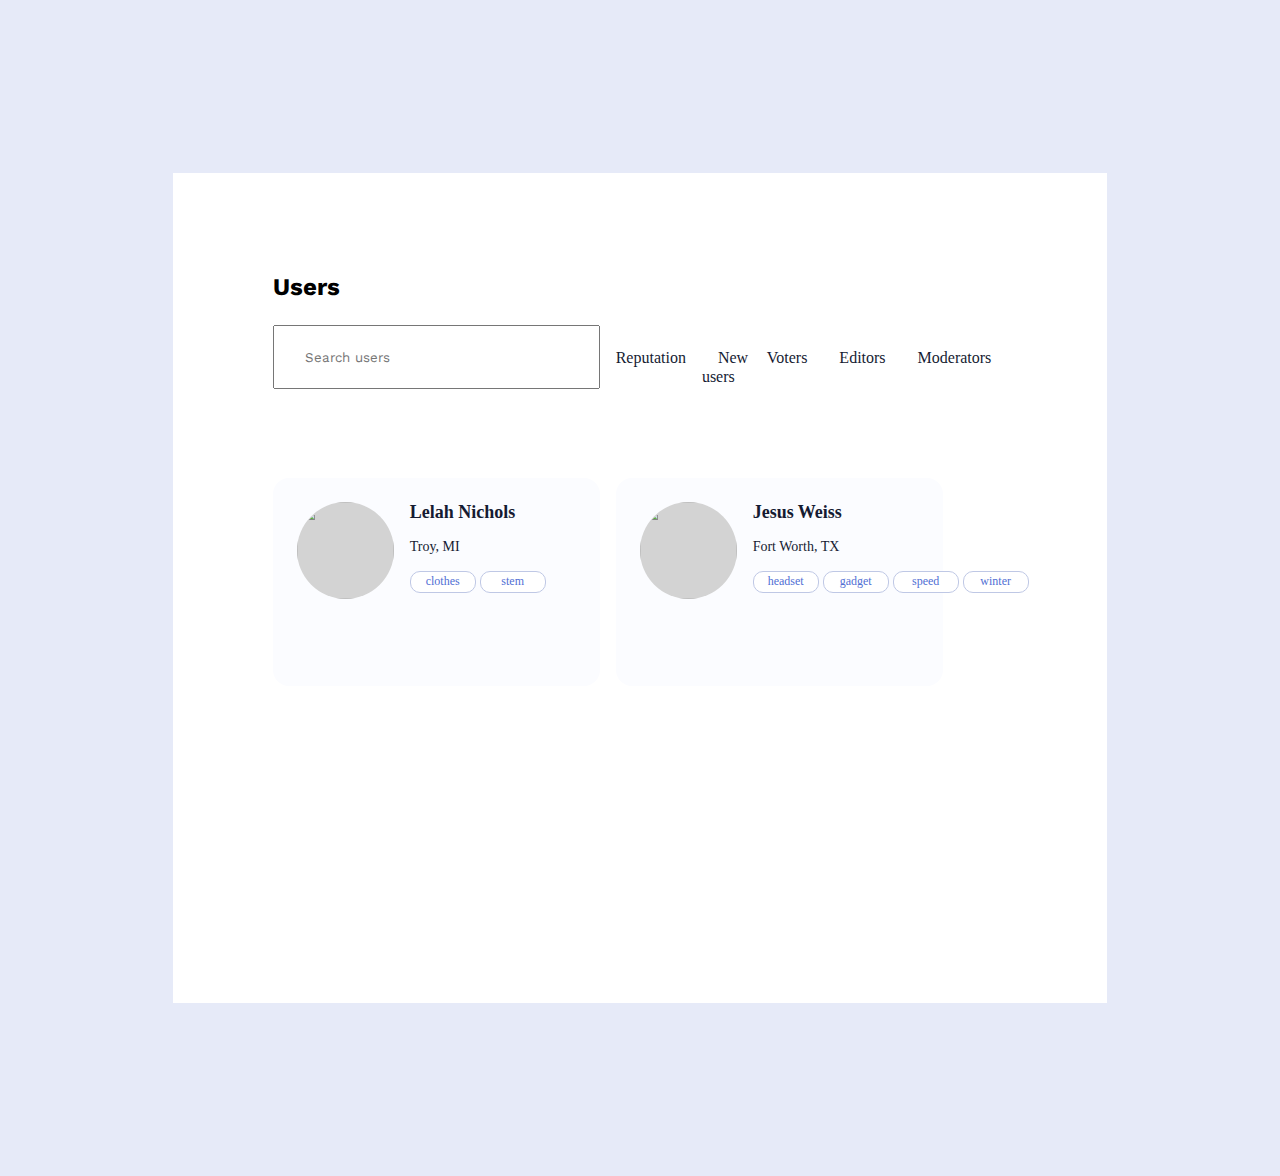
==== bai3/index.html @ ecc0bb4c "test" ====
<!DOCTYPE html>
<html lang="en">
<head>
    <meta charset="UTF-8">
    <meta name="viewport" content="width=device-width, initial-scale=1.0">
    <title>Bài 3</title>
    <link rel="stylesheet" href="./styles.css">
    <link rel="stylesheet"
    href="https://cdn.jsdelivr.net/npm/boxicons@latest/css/boxicons.min.css">
</head>
<body>
    <div class="container">
        <h3>Users</h3>
        <div class='navigation'>
            <div class="search-box">
                <input type="search" placeholder="Search users" id="search-box">
                <i class='bx bx-search'></i>
            </div>
            <div class="main-menu">
                <ul class="navbar">
                    <li><a href="#reputation">Reputation</a></li>
                    <li><a href="#newusers">New users</a></li>
                    <li><a href="#voters">Voters</a></li>
                    <li><a href="#editors">Editors</a></li>
                    <li><a href="#moderators">Moderators</a></li>
                </ul>
            </div>
        </div>

        <div class="information-users">
            <div class="user-card">
                <img src="https://s3-alpha-sig.figma.com/img/f7ff/f537/1cfe5c1bcc03b9b81c2d7b42f5828a59?Expires=1698624000&Signature=U2Gg76LwhSObELq6Zn2ZRJl0kdXotxAohWsC1kqNiKSJqDIyX7RHOYJBto-iuuPgbGZ6VJknfHI04dT~d-MFakhZLRTrzYpbLtEW07Lux3d75-zXEEfRuZM8a~SAoPx08CiOrcqpKezMNNCkodV3Ab1xVjKFOo0fttf~pYYGpiX-HPi53koVAMCmz-A6IAv056LFgSKtEH5dRX8XLnsnkRipxcUJIuS5OpycAPy6WP9lzv99Q7k5ys0rF6zr0mBMwFU-Xycqh5Q1j~ysRhBy6-bROSIyOFCIwEHV69uAd9JfsbdWuGI2~jvLc8tpv7L47ZyNd2OhlDxwG-K92iBwFQ__&Key-Pair-Id=APKAQ4GOSFWCVNEHN3O4" id="img1"/>
                <div class="information">
                    <div class="name">Lelah Nichols</div>
                    <div class="location">Troy, MI</div>
                    <ul class="favorite">
                        <li id="1">clothes</li>
                        <li id="2">stem</li>
                    </ul>
                </div>
            </div>

            <div class="user-card">
                <img src="https://s3-alpha-sig.figma.com/img/41ed/baf1/225faee70e15159236035178cca54a11?Expires=1698624000&Signature=Ep4DWGjqhy5UUN2gB2RoLfgPToBxE1oMQaKkHBn3lRlXeCW10IN2CxHFLwcliizm2q9JXrMonLSjHydE-ABrkPm3Ea5R9-WZ~hQ7IoQSsiPzPacMTFFldGw8~3CkwNoTIqmLpI2Yr7pH8Hm7HtCYfS4W1zHvWugEVVGXSMSxL2sXZPSqISsSXPTFUalFGUrEyi~zjGYKWHK3USo1~Femn2HDn7tw3zB-IzdQBYgp7FML2~1hfKZjjQXrziHJc-zvusFBalWXZepGZKxSmL~JXf99xGmkcNf3b9Cln4rB9~gjuPnl9VwMsGOQanoOk6T0YyE9vhcoeUSsv0fVJoqzUg__&Key-Pair-Id=APKAQ4GOSFWCVNEHN3O4" id="img2"/>
                <div class="information">
                    <div class="name">Jesus Weiss</div>
                    <div class="location">Fort Worth, TX</div>
                    <ul class="favorite">
                        <li id="3">headset</li>
                        <li id="4">gadget</li>
                        <li id="5">speed</li>
                        <li id="6">winter</li>
                    </ul>
                </div>
            </div>
        </div>

    </div>
</body>
</html>
---- bai3/styles.css ----
@import url('https://fonts.googleapis.com/css2?family=Roboto:wght@400;900&family=Work+Sans:wght@400;500;600;700&display=swap');

* {
    padding: 0;
    margin: 0;
    box-sizing: border-box;
    font-family: 'Roboto', sans-serif;
    font-family: 'Work Sans', sans-serif;
    list-style: none;
    text-decoration: none;
}

body {
    display: flex;
    justify-content: center;
    align-items: center;
    min-height: 100vh;
    background-color: #e6eaf8;

}

.container {
    position: relative;
    background-color: #fff;
    width: 1213px;
    height: 830px;
    margin: 173px 193px ; 
    padding: 100px;
}

.navigation {
    width: 100%;
    justify-content: space-between;
    top: 0;
    right:  0;
    z-index: 1000;
    display: flex;
    justify-content: space-between;
    align-items: center;
    margin-bottom: 70px;
}

h3 {
    font-size: 1.5rem;
}

#search-box {
    width: 327px;
    height: 64px;
    padding: 16px 30px;
    margin-top: 24px;
}

i {
    transform: translate(-2020%, 15%);
    position: relative;
}

.navbar {
    display: flex;
    margin-top: 24px;
}

.navbar a {
    color: var(--151-b-32, #151B32);
    font-family: Poppins;
    font-size: 16px;
    font-style: normal;
    font-weight: 500;
    line-height: normal;
    border: none;
    border-radius: 10px;
    transition: .15s linear;
    padding: 16px;
}

.navbar a:hover {
    color: white;
    background:#76a4e8;
}

.information-users {
    display: flex;
}

.user-card {
    display: flex;
    width: 327px;
    height: 208px;
    padding: 24px;
    align-items: flex-start;
    gap: 16px;
    border-radius: 16px;
    background: #FBFCFF;
    margin-right: 16px;
}

#img1 {
    width: 97px;
    height: 97px;
    flex-shrink: 0;
    border-radius: 97px;
    background: url(<path-to-image>), lightgray -61.055px -68.636px / 207.216% 259.021% no-repeat;  
}

.information {
    display: flex;
    flex-direction: column;
    align-items: flex-start;
    gap: 16px;
    width: 131px;
    height: 132px;
}

.name {
    color: var(--151-b-32, #151B32);
    font-family: Merriweather;
    font-size: 18px;
    font-style: normal;
    font-weight: 900;
    line-height: normal;
}

.location {
    color: var(--151-b-32, #151B32);
    font-family: Poppins;
    font-size: 14px;
    font-style: normal;
    font-weight: 500;
    line-height: normal;
}

.favorite {
    display: flex;
    flex-direction: row;
    align-items: flex-start;
    gap: 4px;
}

.favorite li {
    color: #516FD4;
    font-family: Poppins;
    font-size: 12px;
    font-style: normal;
    font-weight: 500;
    line-height: normal;
    border-radius: 10px;
    border: 1px solid var(--bfc-8-e-6, #BFC8E5);
    background: #fff;
    padding: 2px 8px;
    width: 66px;
    height: 22px;
    align-items: center;
    text-align: center;
}

#img2 {
    width: 97px;
    height: 97px;
    flex-shrink: 0;
    border-radius: 97px;
    background: url(<path-to-image>), lightgray -61.055px -68.636px / 207.216% 259.021% no-repeat;  
}
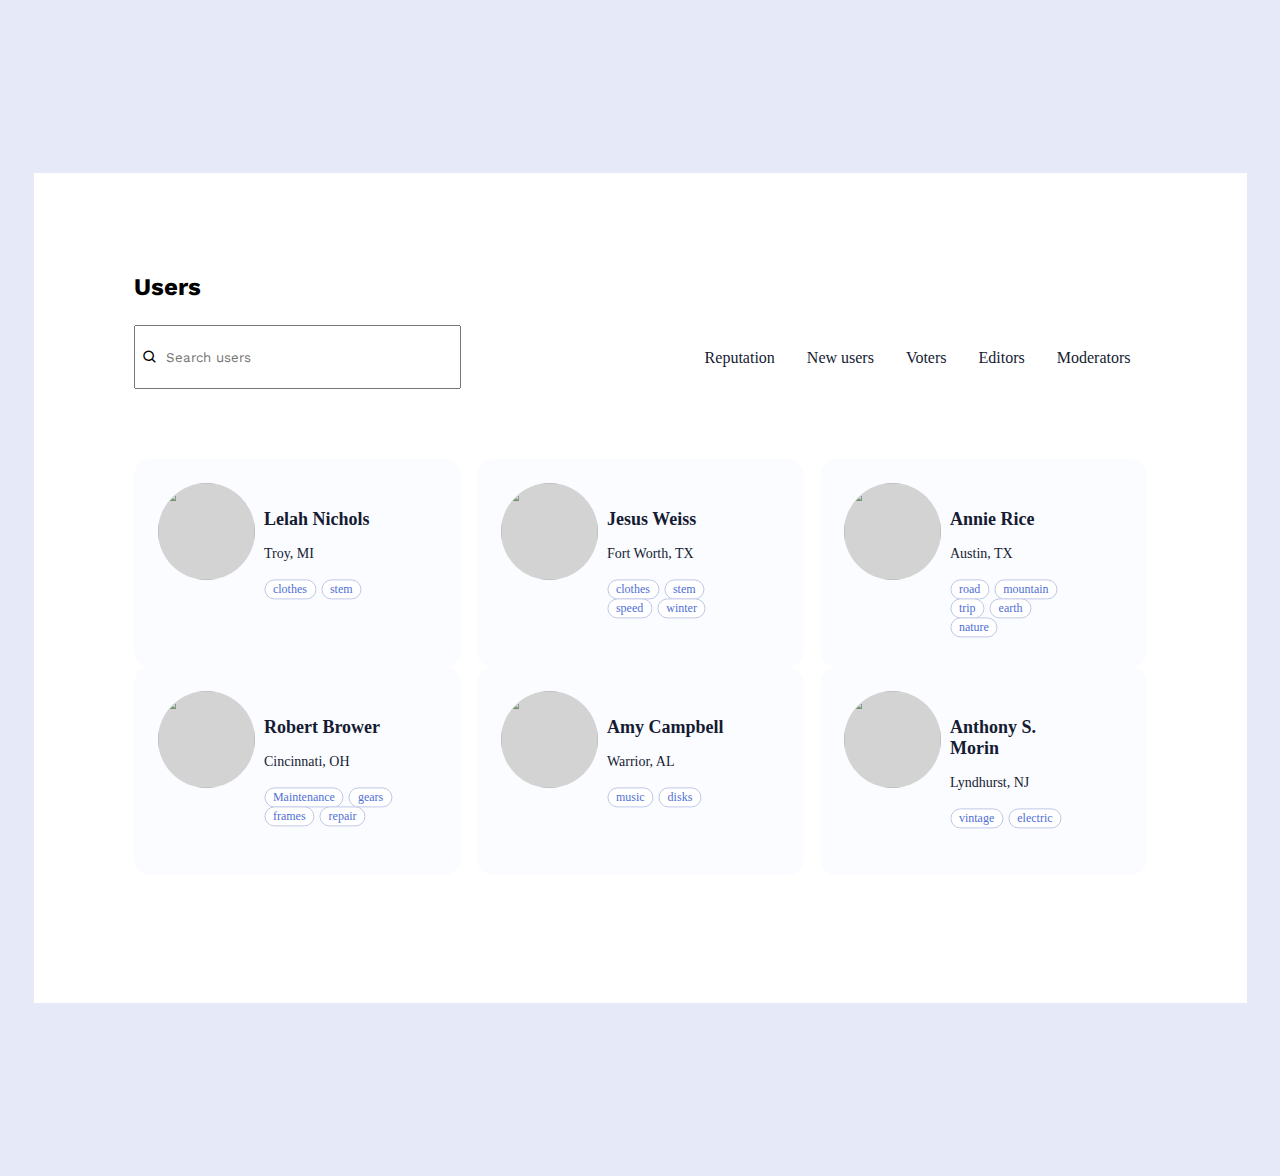
==== commit 7acf6400: "final" ====
--- a/bai3/index.html
+++ b/bai3/index.html
@@ -25,36 +25,101 @@
                     <li><a href="#moderators">Moderators</a></li>
                 </ul>
             </div>
-        </div>
+        </div>  
 
-        <div class="information-users">
+        <div class="information-user">
             <div class="user-card">
-                <img src="https://s3-alpha-sig.figma.com/img/f7ff/f537/1cfe5c1bcc03b9b81c2d7b42f5828a59?Expires=1698624000&Signature=U2Gg76LwhSObELq6Zn2ZRJl0kdXotxAohWsC1kqNiKSJqDIyX7RHOYJBto-iuuPgbGZ6VJknfHI04dT~d-MFakhZLRTrzYpbLtEW07Lux3d75-zXEEfRuZM8a~SAoPx08CiOrcqpKezMNNCkodV3Ab1xVjKFOo0fttf~pYYGpiX-HPi53koVAMCmz-A6IAv056LFgSKtEH5dRX8XLnsnkRipxcUJIuS5OpycAPy6WP9lzv99Q7k5ys0rF6zr0mBMwFU-Xycqh5Q1j~ysRhBy6-bROSIyOFCIwEHV69uAd9JfsbdWuGI2~jvLc8tpv7L47ZyNd2OhlDxwG-K92iBwFQ__&Key-Pair-Id=APKAQ4GOSFWCVNEHN3O4" id="img1"/>
-                <div class="information">
-                    <div class="name">Lelah Nichols</div>
-                    <div class="location">Troy, MI</div>
-                    <ul class="favorite">
-                        <li id="1">clothes</li>
-                        <li id="2">stem</li>
-                    </ul>
+                <div class="img">
+                    <img src="https://s3-alpha-sig.figma.com/img/f7ff/f537/1cfe5c1bcc03b9b81c2d7b42f5828a59?Expires=1698624000&Signature=U2Gg76LwhSObELq6Zn2ZRJl0kdXotxAohWsC1kqNiKSJqDIyX7RHOYJBto-iuuPgbGZ6VJknfHI04dT~d-MFakhZLRTrzYpbLtEW07Lux3d75-zXEEfRuZM8a~SAoPx08CiOrcqpKezMNNCkodV3Ab1xVjKFOo0fttf~pYYGpiX-HPi53koVAMCmz-A6IAv056LFgSKtEH5dRX8XLnsnkRipxcUJIuS5OpycAPy6WP9lzv99Q7k5ys0rF6zr0mBMwFU-Xycqh5Q1j~ysRhBy6-bROSIyOFCIwEHV69uAd9JfsbdWuGI2~jvLc8tpv7L47ZyNd2OhlDxwG-K92iBwFQ__&Key-Pair-Id=APKAQ4GOSFWCVNEHN3O4"/>
+                </div>
+                <div class="in4">
+                    <span class="name">Lelah Nichols</span>
+                    <span class="location">Troy, MI</span>
+                    <div class="favorite">
+                        <span>clothes</span>
+                        <span>stem</span>
+                    </div>
+                </div>
+            </div>  
+
+            <div class="user-card">
+                <div class="img">
+                    <img src="https://s3-alpha-sig.figma.com/img/41ed/baf1/225faee70e15159236035178cca54a11?Expires=1698624000&Signature=Ep4DWGjqhy5UUN2gB2RoLfgPToBxE1oMQaKkHBn3lRlXeCW10IN2CxHFLwcliizm2q9JXrMonLSjHydE-ABrkPm3Ea5R9-WZ~hQ7IoQSsiPzPacMTFFldGw8~3CkwNoTIqmLpI2Yr7pH8Hm7HtCYfS4W1zHvWugEVVGXSMSxL2sXZPSqISsSXPTFUalFGUrEyi~zjGYKWHK3USo1~Femn2HDn7tw3zB-IzdQBYgp7FML2~1hfKZjjQXrziHJc-zvusFBalWXZepGZKxSmL~JXf99xGmkcNf3b9Cln4rB9~gjuPnl9VwMsGOQanoOk6T0YyE9vhcoeUSsv0fVJoqzUg__&Key-Pair-Id=APKAQ4GOSFWCVNEHN3O4"/>
+                </div>
+                <div class="in4">
+                    <span class="name">Jesus Weiss</span>
+                    <span class="location">Fort Worth, TX</span>
+                    <div class="favorite">
+                        <span>clothes</span>
+                        <span>stem</span>
+                        <span>speed</span>
+                        <span>winter</span>
+                    </div>
                 </div>
             </div>
 
             <div class="user-card">
-                <img src="https://s3-alpha-sig.figma.com/img/41ed/baf1/225faee70e15159236035178cca54a11?Expires=1698624000&Signature=Ep4DWGjqhy5UUN2gB2RoLfgPToBxE1oMQaKkHBn3lRlXeCW10IN2CxHFLwcliizm2q9JXrMonLSjHydE-ABrkPm3Ea5R9-WZ~hQ7IoQSsiPzPacMTFFldGw8~3CkwNoTIqmLpI2Yr7pH8Hm7HtCYfS4W1zHvWugEVVGXSMSxL2sXZPSqISsSXPTFUalFGUrEyi~zjGYKWHK3USo1~Femn2HDn7tw3zB-IzdQBYgp7FML2~1hfKZjjQXrziHJc-zvusFBalWXZepGZKxSmL~JXf99xGmkcNf3b9Cln4rB9~gjuPnl9VwMsGOQanoOk6T0YyE9vhcoeUSsv0fVJoqzUg__&Key-Pair-Id=APKAQ4GOSFWCVNEHN3O4" id="img2"/>
-                <div class="information">
-                    <div class="name">Jesus Weiss</div>
-                    <div class="location">Fort Worth, TX</div>
-                    <ul class="favorite">
-                        <li id="3">headset</li>
-                        <li id="4">gadget</li>
-                        <li id="5">speed</li>
-                        <li id="6">winter</li>
-                    </ul>
+                <div class="img">
+                    <img src="https://s3-alpha-sig.figma.com/img/afd7/fd08/2942944e4e7e80e66c97c9b4491b1092?Expires=1698624000&Signature=ZCN4~HjQNyPaK-mo64UbCFGQcOnaUyOvkZVYrezVNmfYMlzOVFc9D6Nk0siVCwC1p4vs~23djszXoEBguKqORyJNpnc78HCFgWFIjADWHV-aWrAofXvhPbTdimBCWbkYpXNHyquIE7OZPp4AKKL2XVUU5OGUliM~6FW0xQzpP2fQwWiypdfYaB7-QmXdiou4CeGZaaK~fP77U5Qyzio55Wup0s8r~7ODLKFN55x118WzCoDmVLO3lAJtqx3pEyLgdQhStQiqgABgUN~GDjBaHJyFyHlzjD7gS-k4pdKfOvm0SpgVL2dr1U2I8JsPU~deg4ECTTu~AtAIcIiR3AbqMA__&Key-Pair-Id=APKAQ4GOSFWCVNEHN3O4"/>
+                </div>
+                <div class="in4">
+                    <span class="name">Annie Rice</span>
+                    <span class="location">Austin, TX</span>
+                    <div class="favorite">
+                        <span>road</span>
+                        <span>mountain</span>
+                        <span>trip</span>
+                        <span>earth</span>
+                        <span>nature</span>
+                    </div>
+                </div>
+            </div>
+        </div> 
+        <div class="information-user">
+            <div class="user-card">
+                <div class="img">
+                    <img src="https://s3-alpha-sig.figma.com/img/c81f/faee/d7f9f9b81bb8acfe93d3b739115d770e?Expires=1698624000&Signature=RN7K0s13z-8MBYoV7vd7X0kbtU6rU0gjYThoxbqK1FoOI4eJMvsKTz~haFYkjBN2h5akuCbw~H1xOmA~QhO9c4BfgGXYRhCbklIz18tMzMbS0iZpdrt~bnRDQFDDtCDRxuHIcnepnTOlid884hq-kUCWRsDzu9DPyUTW4FniYW6mQgCVXCtxseW8GWI9hzau-DeY9bmIk6R09z0XviptC~EPuxO~g2fKgrIP0fytSwkv3NGO9H~YTgAXv9MphAqugr1aXGwFhkzOeHjzAQuLC5D2VH98l3~lHqGGYxUjEDqqnmM4DzbVGu4PwxCsPE5tC~mwVuUyGyvCqROkj6kK3w__&Key-Pair-Id=APKAQ4GOSFWCVNEHN3O4"/>
+                </div>
+                <div class="in4">
+                    <span class="name">Robert Brower</span>
+                    <span class="location">Cincinnati, OH</span>
+                    <div class="favorite">
+                        <span>Maintenance</span>
+                        <span>gears</span>
+                        <span>frames</span>
+                        <span>repair</span>
+                    </div>
+                </div>
+            </div>
+
+            <div class="user-card">
+                <div class="img">
+                    <img src="https://s3-alpha-sig.figma.com/img/11b3/77e8/6aa344879afba431d7cee9da5ee62cde?Expires=1698624000&Signature=mCM149KNdvH8v15d-~vffW2-U-6SurZwletsb5SAljk4xXwDpSq7tipcRi0xZ3pVGiO1Ae8WabK-vSdi9gsEG3YsZ0YvWrQjyZE0OVd7Pn156biEbeGCm0p1Sgc1NNKFQnSPQKlH5iOhyqS5WW6mHLpBgSivAv409GjyzrNx4XWQZ-stnODQ9Bd6qY3AR1~2zUZly3FS6pNk-V7ZwWysqeWDeHytWHPm1xY6hH-N9GNhfjdDT0uZgxt-ZRHYxe-dJuoExoSNKaZ1yKj4Nx0VvEYJxshwHcDlqKXJpHPmS9IqNBKlAkXfiRzR6ej2xPbDFukhtslm4LdDOXuhUNwaog__&Key-Pair-Id=APKAQ4GOSFWCVNEHN3O4"/>
+                </div>
+                <div class="in4">
+                    <span class="name">Amy Campbell</span>
+                    <span class="location">Warrior, AL</span>
+                    <div class="favorite">
+                        <span>music</span>
+                        <span>disks</span>
+                    </div>
+                </div>
+            </div>
+
+            <div class="user-card">
+                <div class="img">
+                    <img src="https://s3-alpha-sig.figma.com/img/0507/db32/e190425c8e91ed35ab3894e77679cedd?Expires=1698624000&Signature=FAmik8nDVmZ-W0nnoXowC3d7c9dckjbT27VE5z2aMm7uWqlWCgywQrGv30ylMecxWquev3lVenK8mtGUqTGqfbeU6Q8-~RcuWkobPI5fZziHEUy7S~eYjKPAxg1OZFuvh7AzRVOrQdxvknfs20wdwYr9WRlbxrBfqLFeLoTK1aj3mLyMTSw6z9wmoFcU4WE2BfyvdbEaO13OLTpOLrthSLj56qUwwJCoYjZp2-TP1-b9WvMje6hWPh4UidiCoh5n4~r7owilfnLzKydJhNeys82vWuiJ3RQIS5ibvVB5QLAu5-HSVmrXXtCqGXx9dUa2zS3WT37VMxmIi1zxlrnOwA__&Key-Pair-Id=APKAQ4GOSFWCVNEHN3O4"/>
+                </div>
+                <div class="in4">
+                    <span class="name">Anthony S. Morin</span>
+                    <span class="location">Lyndhurst, NJ</span>
+                    <div class="favorite">
+                        <span>vintage</span>
+                        <span>electric</span>
+                    </div>
                 </div>
             </div>
         </div>
-
     </div>
 </body>
 </html>--- a/bai3/styles.css
+++ b/bai3/styles.css
@@ -16,7 +16,6 @@
     align-items: center;
     min-height: 100vh;
     background-color: #e6eaf8;
-
 }
 
 .container {
@@ -79,13 +78,13 @@
     background:#76a4e8;
 }
 
-.information-users {
+.information-user {
     display: flex;
 }
 
 .user-card {
     display: flex;
-    width: 327px;
+    min-width: 327px;
     height: 208px;
     padding: 24px;
     align-items: flex-start;
@@ -93,26 +92,36 @@
     border-radius: 16px;
     background: #FBFCFF;
     margin-right: 16px;
+    border: none;
+    border-radius: 16px;
 }
 
-#img1 {
+.information-user .user-card:hover {
+    border-radius: 16px;
+    border: 1px solid #BFC8E5;
+    background: #FBFCFF;
+    box-shadow: 0px 8px 23px 0px rgba(218, 224, 249, 0.70);
+}
+
+.user-card img {
     width: 97px;
     height: 97px;
     flex-shrink: 0;
     border-radius: 97px;
-    background: url(<path-to-image>), lightgray -61.055px -68.636px / 207.216% 259.021% no-repeat;  
+    background: url(<path-to-image>), lightgray -61.055px -68.636px / 207.216% 259.021% no-repeat;
 }
 
-.information {
+.in4 {
     display: flex;
     flex-direction: column;
     align-items: flex-start;
     gap: 16px;
     width: 131px;
     height: 132px;
+    transform: translate(-5%, 20%);
 }
 
-.name {
+.in4 .name {
     color: var(--151-b-32, #151B32);
     font-family: Merriweather;
     font-size: 18px;
@@ -121,7 +130,7 @@
     line-height: normal;
 }
 
-.location {
+.in4 .location {
     color: var(--151-b-32, #151B32);
     font-family: Poppins;
     font-size: 14px;
@@ -131,13 +140,11 @@
 }
 
 .favorite {
-    display: flex;
-    flex-direction: row;
-    align-items: flex-start;
     gap: 4px;
 }
 
-.favorite li {
+.favorite span {
+    display: inline;
     color: #516FD4;
     font-family: Poppins;
     font-size: 12px;
@@ -154,10 +161,4 @@
     text-align: center;
 }
 
-#img2 {
-    width: 97px;
-    height: 97px;
-    flex-shrink: 0;
-    border-radius: 97px;
-    background: url(<path-to-image>), lightgray -61.055px -68.636px / 207.216% 259.021% no-repeat;  
-}+
